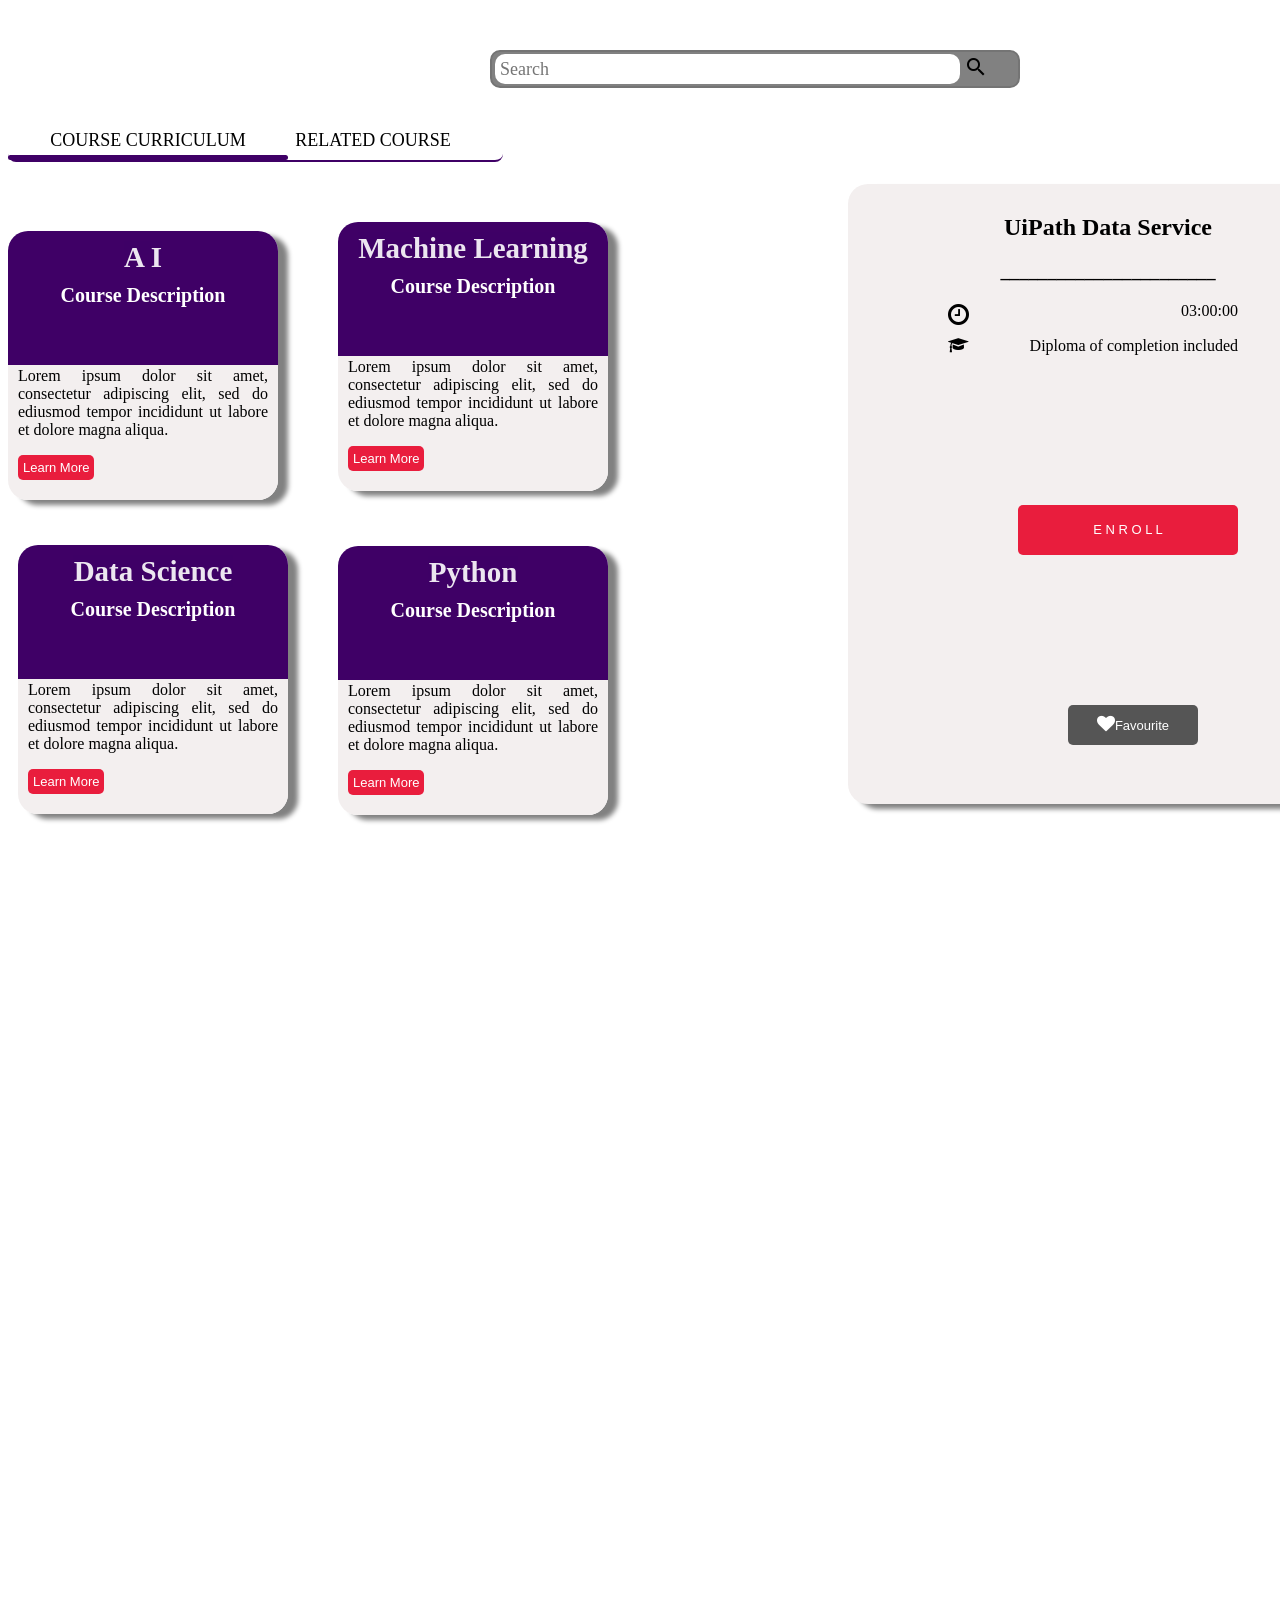
==== course page/index.html @ 6fe7ffdd "Add files via upload" ====
<!DOCTYPE html>
<html lang="en">
<head>
  <meta charset="utf-8">
  <title>Related Course</title>
  <link rel="stylesheet" href="style.css">
  <link rel="stylesheet" href="https://cdnjs.cloudflare.com/ajax/libs/font-awesome/4.7.0/css/font-awesome.min.css">
</head>
<body>
  <div class ="boxContainer">
  <table class = "elementsContainer">
    <tr>
      <td>
        <input type="text" placeholder="Search" class="search">
      </td>
      <td>
        <a href="#"><i class="material-icons">search</i>
        </a>
      </td>
    </tr>
  </table>
  </div>
  <nav>
    <a href="#">COURSE CURRICULUM</a>  <!--button for course curriculum-->
    <a href="#">RELATED COURSE</a> <!-- related course-->
    <div class="animation start-COURSE CURRICULUM"></div>
  </nav>
<div class="box1"> 
  <h2>A I</h2>
  <h3>Course Description</h3>
  <p>Lorem ipsum dolor sit amet, consectetur
   adipiscing elit, sed do ediusmod
   tempor incididunt ut labore et dolore magna aliqua.</p>
 <button type="button">Learn More</button>
</div>
<div class="box2">
  <h2>Machine Learning</h2>
  <h3>Course Description</h3>
  <p>Lorem ipsum dolor sit amet, consectetur
   adipiscing elit, sed do ediusmod
   tempor incididunt ut labore et dolore magna aliqua.</p>
<button type="button">Learn More</button>
</div>
<div class="box3">
  <h2>Python</h2>
  <h3>Course Description</h3>
  <p>Lorem ipsum dolor sit amet, consectetur
   adipiscing elit, sed do ediusmod
   tempor incididunt ut labore et dolore magna aliqua.</p>
<button type="button">Learn More</button>
</div>
<div class="box4">
  <h2>Data Science</h2>
  <h3>Course Description</h3>
  <p>Lorem ipsum dolor sit amet, consectetur
   adipiscing elit, sed do ediusmod
   tempor incididunt ut labore et dolore magna aliqua.</p>
<button type="button">Learn More</button>
</div>
<div class="box5">
  <h2>UiPath Data Service</h2>
  <h3>_______________________</h3>
  <li>
    <span><i class="fa fa-clock-o" style="font-size:24px"></i></span>
    <span>03:00:00</span>

  </li>
  <li>
    <span><i class="fa fa-graduation-cap" aria-hidden="true"></i></span>
    <span>Diploma of completion included</span>

  </li>
<button class="btn">E N R O L L</button> <!-- enroll button-->
<button class="btn1"><i class="fa fa-heart" style="font-size:18px;color:#FFFFFF"></i>Favourite</button>
</div>
</body>
</html>
---- course page/style.css ----
@import url("https://fonts.googleapis.com/icon?family=Material+Icons");
{
  margin:0;
  padding: 0;
  box-sizing: border-box;
  font-family: 'Ubuntu',sans-serif;
}
body{
  background:#FFFFFF;
}
.boxContainer
{
  margin: auto;
  margin-top: auto;
  position: absolute;
  width: 530px;
  height: 35px;
  left: 490px;
  top: 50px;
  background: #818181;
  border-radius: 19px;
}
.elementsContainer
{
  width: 100%;
  height: 100%;
  border: 2px solid #747474;
  background: #818181  ;
  vertical-align: middle;
  border-radius: 10px;
}
.search
{
  border: none;
  height: 100%;
  width: 98%;
  padding: 1px 5px;
  border-radius: 10px;
  font-size: 18px;
  font-family: "Nunito";
  color: #000000;
  font-weight: 500;
}
.search:focus
{
  outline: none;
}
.material-icons
{
  font-size: 30;
  color: #000000;
}
nav{
  position: absolute;
  margin: 280px auto 0;
  border-bottom: 2px solid #3F0066;

  top: -160px;
  width: 495px;
  height: 40px;
  background: #FFFFFF;
  border-radius: 8px;
  font-size: 0;
}
nav a{
  font-size: 18px;
  text-transform: uppercase;
  color: black;
  text-decoration: none;
  line-height: 40px;
  position: relative;
  z-index: 1;
  display: inline-block;
  text-align: center;
}
nav .animation{
  position: absolute;
  height: 5px;
  bottom: 0;
  z-index: 0;
  background: #3F0066;
  width: 280px;
  border-radius: 8px;
  transition: all .5s ease 0;
}
a:nth-child(1)
{
  width: 280px;
}
nav .start-COURSECURRICULUM,a:nth-child(1):hover~.animation
{
  width: 280px;
  left: 0;
}
a:nth-child(2)
{
  width: 170px;
}
nav .start-RELATEDCOURSE,a:nth-child(2):hover~.animation
{
  width: 170px;
  left: 280px;
}
.box1{
  position: relative;
  background: linear-gradient(to bottom, #3F0066 50%, #F3EFEF 50%);
  top: 223px;
  padding: 10px;
  text-align: center;
  overflow: hidden;
  width: 250px;
  box-shadow: 10px 5px 5px #818181;
  border-radius: 20px;
}
.box2{
  position: relative;
  background: linear-gradient(to bottom, #3F0066 50%, #F3EFEF 50%);
  top: -55px;
  left: 330px;
  padding: 10px;
  text-align: center;
  overflow: hidden;
  width: 250px;
  box-shadow: 10px 5px 5px #818181;
  border-radius: 20px;
}
.box3{
  position: relative;
  background: linear-gradient(to bottom, #3F0066 50%, #F3EFEF 50%);
  top: 0px;
  left: 330px;
  padding: 10px;
  text-align: center;
  overflow: hidden;
  width: 250px;
  box-shadow: 10px 5px 5px #818181;
  border-radius: 20px;
}
.box4{
  position: relative;
  background: linear-gradient(to bottom, #3F0066 50%, #F3EFEF 50%);
  top: -270px;
  left: 10px;
  padding: 10px;
  text-align: center;
  overflow: hidden;
  width: 250px;
  box-shadow: 10px 5px 5px #818181;
  border-radius: 20px;
}
.box5{
  position: relative;
  background: #F3EFEF;
  top: -900px;
  left: 840px;
  padding: 10px;
  text-align: center;
  overflow: hidden;
  width: 500px;
  height: 600px;
  box-shadow: 10px 5px 5px #818181;
  border-radius: 20px;
}
.box1 h2{
  position: relative;
  margin: 0;
  padding: 0;
  font-size: 29px;
  color: #FFFFFF;
  z-index: 1;
  opacity: 0.9;
}
.box2 h2{
  position: relative;
  margin: 0;
  padding: 0;
  font-size: 29px;
  color: #FFFFFF;
  z-index: 1;
  opacity: 0.9;
}
.box3 h2{
  position: relative;
  margin: 0;
  padding: 0;
  font-size: 29px;
  color: #FFFFFF;
  z-index: 1;
  opacity: 0.9;
}
.box4 h2{
  position: relative;
  margin: 0;
  padding: 0;
  font-size: 29px;
  color: #FFFFFF;
  z-index: 1;
  opacity: 0.9;
}
.box1 h3
{
  margin: 0;
  padding: 10px;
  color: #FFFFFF;
  font-size: 20px;
}
.box2 h3
{
  margin: 0;
  padding: 10px;
  color: #FFFFFF;
  font-size: 20px;
}
.box3 h3
{
  margin: 0;
  padding: 10px;
  color: #FFFFFF;
  font-size: 20px;
}
.box4 h3
{
  margin: 0;
  padding: 10px;
  color: #FFFFFF;
  font-size: 20px;
}
.box1 p{
  text-align: justify;
  margin-top: 50px;

}
.box1 button{
  display: block;
  text-align: right;
  margin: 10px 0;
  background: #E91D3D;
  border: none;
  color: #FFFFFF;
  outline: none;
  font-size: 13px;
  padding: 5px 5px;
  border-radius: 5px;
  cursor: pointer;
  transition: 0.2s;
}
.box1 button:hover{
  transform: scale(0.9);
}
.box2 p{
  text-align: justify;
  margin-top: 50px;

}
.box2 button{
  display: block;
  text-align: right;
  margin: 10px 0;
  background: #E91D3D;
  border: none;
  color: #FFFFFF;
  outline: none;
  font-size: 13px;
  padding: 5px 5px;
  border-radius: 5px;
  cursor: pointer;
  transition: 0.2s;
}
.box2 button:hover{
  transform: scale(0.9);
}
.box3 p{
  text-align: justify;
  margin-top: 50px;

}
.box3 button{
  display: block;
  text-align: right;
  margin: 10px 0;
  background: #E91D3D;
  border: none;
  color: #FFFFFF;
  outline: none;
  font-size: 13px;
  padding: 5px 5px;
  border-radius: 5px;
  cursor: pointer;
  transition: 0.2s;
}
.box3 button:hover{
  transform: scale(0.9);
}
.box4 p{
  text-align: justify;
  margin-top: 50px;

}
.box4 button{
  display: block;
  text-align: right;
  margin: 10px 0;
  background: #E91D3D;
  border: none;
  color: #FFFFFF;
  outline: none;
  font-size: 13px;
  padding: 5px 5px;
  border-radius: 5px;
  cursor: pointer;
  transition: 0.2s;
}
.box4 button:hover{
  transform: scale(0.9);
}
.box5 .btn {
  display: block;
  text-align: center;
  width: 220px;
  height: 50px;
  margin: 150px 160px;
  background: #E91D3D;
  border: none;
  color: #FFFFFF;
  outline: none;
  font-size: 13px;
  bottom: 90px;
  padding: 15px 5px;
  border-radius: 5px;
  cursor: pointer;
  transition: 0.2s;
}
.box5 .btn:hover{
  transform: scale(0.9);
}

.box5 .btn1
{
  display: block;
  text-align: center;
  width: 130px;
  height: 10px;
  margin: 80px 210px;
  background: #555555;
  border: none;
  color: #FFFFFF;
  outline: none;
  font-size: 13px;
  padding-top: 10px;
  padding-bottom: 30px;
  border-radius: 5px;
  cursor: pointer;
  transition: 0.2s;
}
.box5 .btn1:hover{
  transform: scale(0.9);
}
.box5 li{
  margin-right: 120px;
  margin-left: 90px;
  margin-bottom: 10px;
  list-style: none;
  display: flex;
  justify-content: space-between;
}
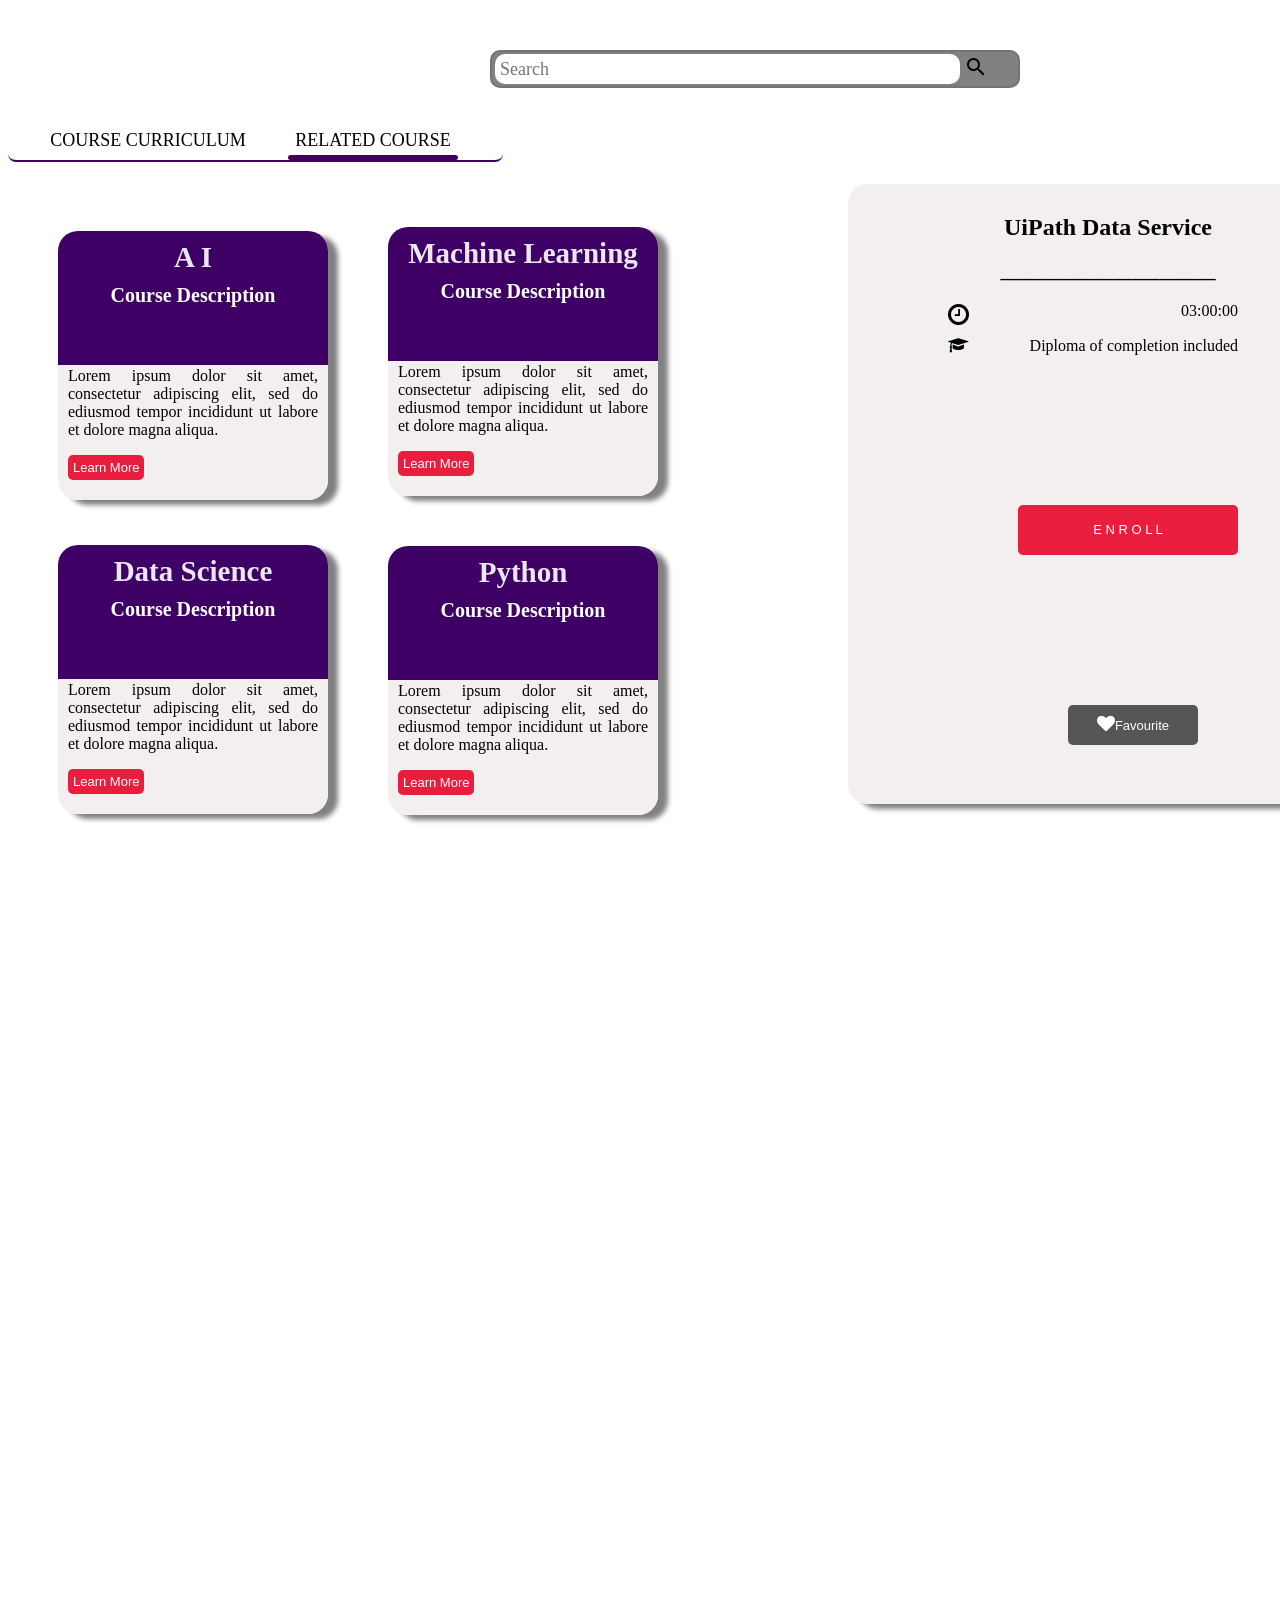
==== commit 07db27bf: "update in course page adding responsive part of course page" ====
--- a/course page/index.html
+++ b/course page/index.html
@@ -1,77 +1,78 @@
-<!DOCTYPE html>
-<html lang="en">
-<head>
-  <meta charset="utf-8">
-  <title>Related Course</title>
-  <link rel="stylesheet" href="style.css">
-  <link rel="stylesheet" href="https://cdnjs.cloudflare.com/ajax/libs/font-awesome/4.7.0/css/font-awesome.min.css">
-</head>
-<body>
-  <div class ="boxContainer">
-  <table class = "elementsContainer">
-    <tr>
-      <td>
-        <input type="text" placeholder="Search" class="search">
-      </td>
-      <td>
-        <a href="#"><i class="material-icons">search</i>
-        </a>
-      </td>
-    </tr>
-  </table>
-  </div>
-  <nav>
-    <a href="#">COURSE CURRICULUM</a>  <!--button for course curriculum-->
-    <a href="#">RELATED COURSE</a> <!-- related course-->
-    <div class="animation start-COURSE CURRICULUM"></div>
-  </nav>
-<div class="box1"> 
-  <h2>A I</h2>
-  <h3>Course Description</h3>
-  <p>Lorem ipsum dolor sit amet, consectetur
-   adipiscing elit, sed do ediusmod
-   tempor incididunt ut labore et dolore magna aliqua.</p>
- <button type="button">Learn More</button>
-</div>
-<div class="box2">
-  <h2>Machine Learning</h2>
-  <h3>Course Description</h3>
-  <p>Lorem ipsum dolor sit amet, consectetur
-   adipiscing elit, sed do ediusmod
-   tempor incididunt ut labore et dolore magna aliqua.</p>
-<button type="button">Learn More</button>
-</div>
-<div class="box3">
-  <h2>Python</h2>
-  <h3>Course Description</h3>
-  <p>Lorem ipsum dolor sit amet, consectetur
-   adipiscing elit, sed do ediusmod
-   tempor incididunt ut labore et dolore magna aliqua.</p>
-<button type="button">Learn More</button>
-</div>
-<div class="box4">
-  <h2>Data Science</h2>
-  <h3>Course Description</h3>
-  <p>Lorem ipsum dolor sit amet, consectetur
-   adipiscing elit, sed do ediusmod
-   tempor incididunt ut labore et dolore magna aliqua.</p>
-<button type="button">Learn More</button>
-</div>
-<div class="box5">
-  <h2>UiPath Data Service</h2>
-  <h3>_______________________</h3>
-  <li>
-    <span><i class="fa fa-clock-o" style="font-size:24px"></i></span>
-    <span>03:00:00</span>
-
-  </li>
-  <li>
-    <span><i class="fa fa-graduation-cap" aria-hidden="true"></i></span>
-    <span>Diploma of completion included</span>
-
-  </li>
-<button class="btn">E N R O L L</button> <!-- enroll button-->
-<button class="btn1"><i class="fa fa-heart" style="font-size:18px;color:#FFFFFF"></i>Favourite</button>
-</div>
-</body>
-</html>
+<!DOCTYPE html>
+<html lang="en">
+<head>
+  <meta charset="utf-8">
+  <meta name="viewport" content="width=device-width, initial-scale=1.0">
+  <title>Related Course</title>
+  <link rel="stylesheet" href="style.css">
+  <link rel="stylesheet" href="https://cdnjs.cloudflare.com/ajax/libs/font-awesome/4.7.0/css/font-awesome.min.css">
+</head>
+<body>
+  <div class ="boxContainer">
+  <table class = "elementsContainer">
+    <tr>
+      <td>
+        <input type="text" placeholder="Search" class="search">
+      </td>
+      <td>
+        <a href="#"><i class="material-icons">search</i>
+        </a>
+      </td>
+    </tr>
+  </table>
+  </div>
+  <nav>
+    <a href="#">COURSE CURRICULUM</a> <!--button to course curriculum page-->
+    <a href="#">RELATED COURSE</a> <!-- button to related course page-->
+    <div class="animation start-home"></div>
+  </nav>
+<div class="box1">
+  <h2>A I</h2>
+  <h3>Course Description</h3>
+  <p>Lorem ipsum dolor sit amet, consectetur
+   adipiscing elit, sed do ediusmod
+   tempor incididunt ut labore et dolore magna aliqua.</p>
+ <button type="button">Learn More</button>
+</div>
+<div class="box2">
+  <h2>Machine Learning</h2>
+  <h3>Course Description</h3>
+  <p>Lorem ipsum dolor sit amet, consectetur
+   adipiscing elit, sed do ediusmod
+   tempor incididunt ut labore et dolore magna aliqua.</p>
+<button type="button">Learn More</button>
+</div>
+<div class="box3">
+  <h2>Python</h2>
+  <h3>Course Description</h3>
+  <p>Lorem ipsum dolor sit amet, consectetur
+   adipiscing elit, sed do ediusmod
+   tempor incididunt ut labore et dolore magna aliqua.</p>
+<button type="button">Learn More</button>
+</div>
+<div class="box4">
+  <h2>Data Science</h2>
+  <h3>Course Description</h3>
+  <p>Lorem ipsum dolor sit amet, consectetur
+   adipiscing elit, sed do ediusmod
+   tempor incididunt ut labore et dolore magna aliqua.</p>
+<button type="button">Learn More</button>
+</div>
+<div class="box5">
+  <h2>UiPath Data Service</h2>
+  <h3>_______________________</h3>
+  <li>
+    <span><i class="fa fa-clock-o" style="font-size:24px"></i></span>
+    <span>03:00:00</span>
+
+  </li>
+  <li>
+    <span><i class="fa fa-graduation-cap" aria-hidden="true"></i></span>
+    <span>Diploma of completion included</span>
+
+  </li>
+<button class="btn">E N R O L L</button> <!--enroll button-->
+<button class="btn1"><i class="fa fa-heart" style="font-size:18px;color:#FFFFFF"></i>Favourite</button>
+</div>
+</body>
+</html>
--- a/course page/style.css
+++ b/course page/style.css
@@ -87,7 +87,7 @@
 {
   width: 280px;
 }
-nav .start-COURSECURRICULUM,a:nth-child(1):hover~.animation
+nav .start-home,a:nth-child(1):hover~.animation
 {
   width: 280px;
   left: 0;
@@ -96,7 +96,7 @@
 {
   width: 170px;
 }
-nav .start-RELATEDCOURSE,a:nth-child(2):hover~.animation
+nav .start-home,a:nth-child(2):hover~.animation
 {
   width: 170px;
   left: 280px;
@@ -111,12 +111,13 @@
   width: 250px;
   box-shadow: 10px 5px 5px #818181;
   border-radius: 20px;
+  left: 50px;
 }
 .box2{
   position: relative;
   background: linear-gradient(to bottom, #3F0066 50%, #F3EFEF 50%);
-  top: -55px;
-  left: 330px;
+  top: -50px;
+  left: 380px;
   padding: 10px;
   text-align: center;
   overflow: hidden;
@@ -128,7 +129,7 @@
   position: relative;
   background: linear-gradient(to bottom, #3F0066 50%, #F3EFEF 50%);
   top: 0px;
-  left: 330px;
+  left: 380px;
   padding: 10px;
   text-align: center;
   overflow: hidden;
@@ -140,7 +141,7 @@
   position: relative;
   background: linear-gradient(to bottom, #3F0066 50%, #F3EFEF 50%);
   top: -270px;
-  left: 10px;
+  left: 50px;
   padding: 10px;
   text-align: center;
   overflow: hidden;
@@ -363,3 +364,46 @@
   display: flex;
   justify-content: space-between;
 }
+
+@media screen and (max-width: 800px) {
+  body {
+    width: 100%;
+  }
+  .box5 {
+    margin-top: 1500px;
+    left: 50px;
+    width: 350px;
+    height: 500px;
+  }
+  .box5 .btn {
+    margin: 80px 80px;
+  }
+  .box5 .btn1{
+    margin: 100px 120px;
+  }
+  .boxContainer {
+    left: 50px;
+    width: 300px;
+  }
+  .box1 {
+    left: 120px;
+    width: 200px;
+  }
+  .box2 {
+    left: 120px;
+    width: 200px;
+    top: 265px;
+  }
+  .box3 {
+    left: 120px;
+    width: 200px;
+    top: 300px;
+  }
+  .box4 {
+    left: 120px;
+    width: 200px;
+    top: 345px;
+  }
+
+
+}
